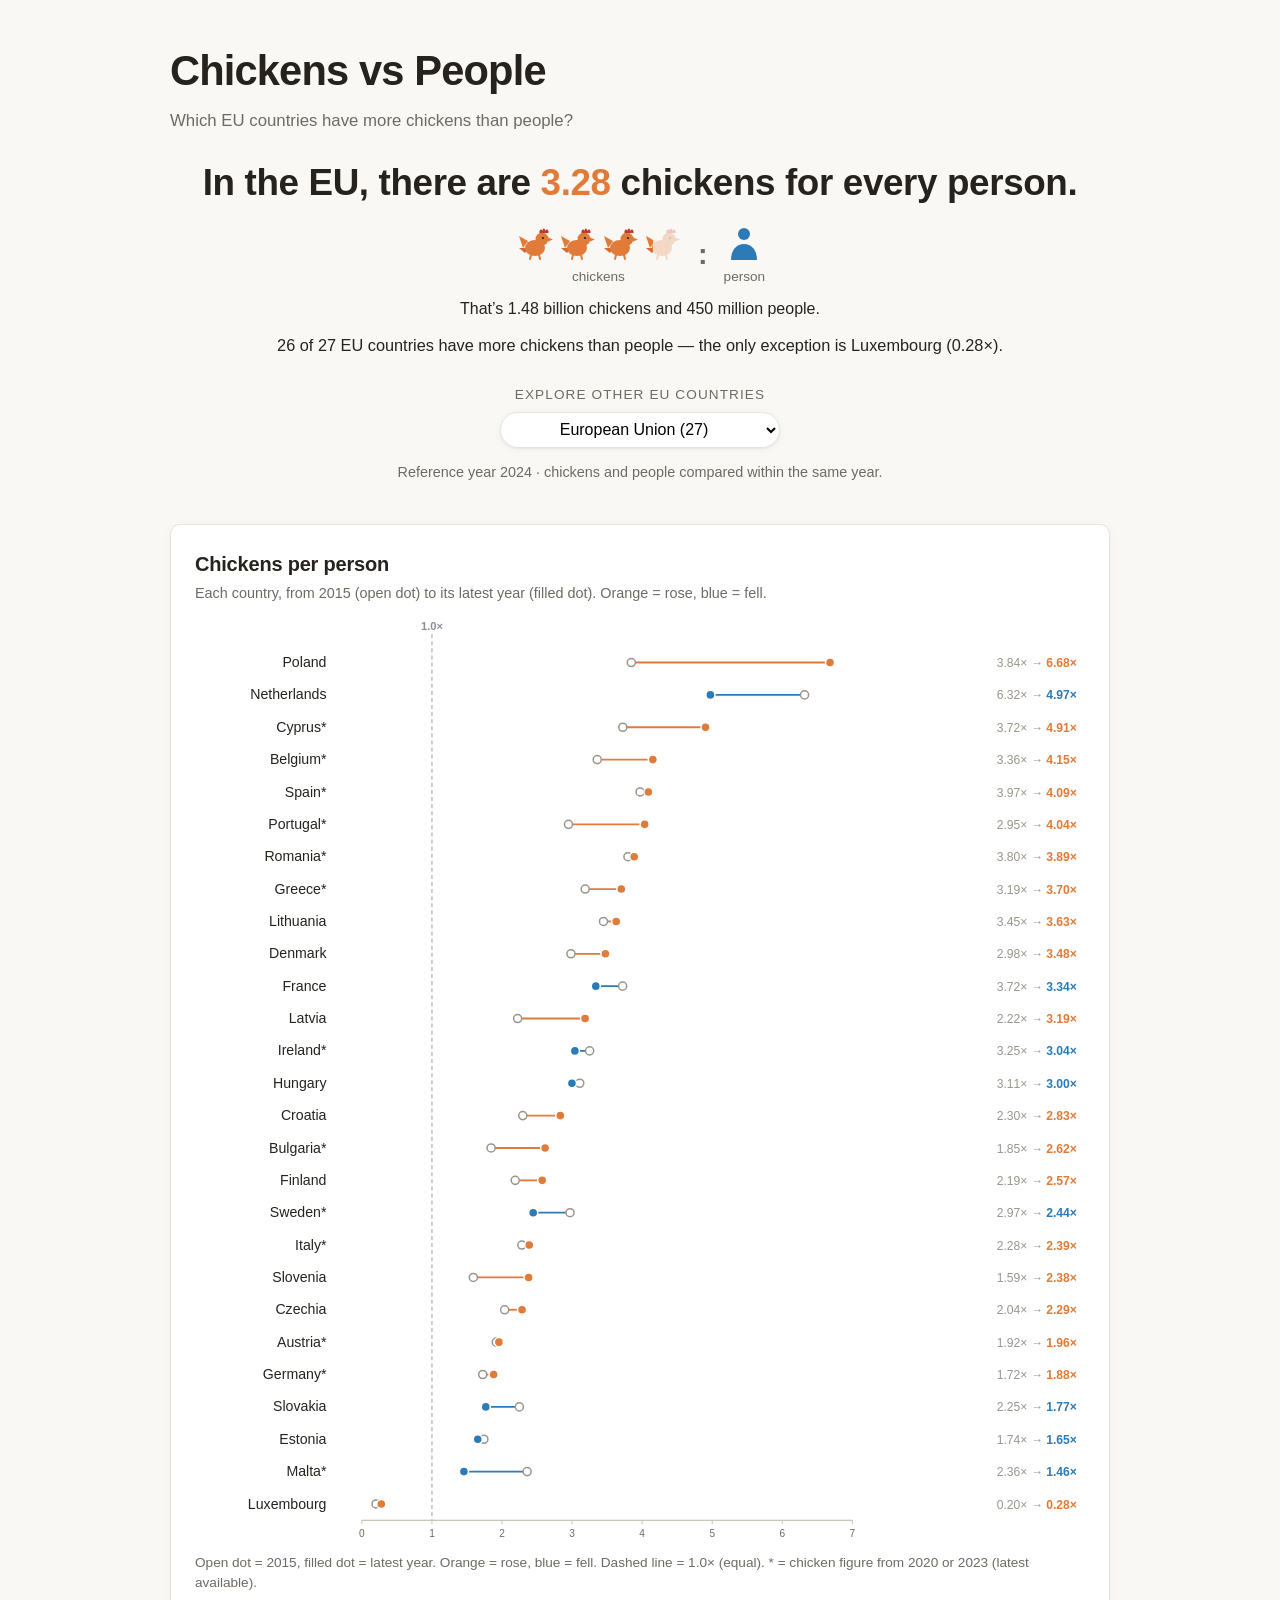
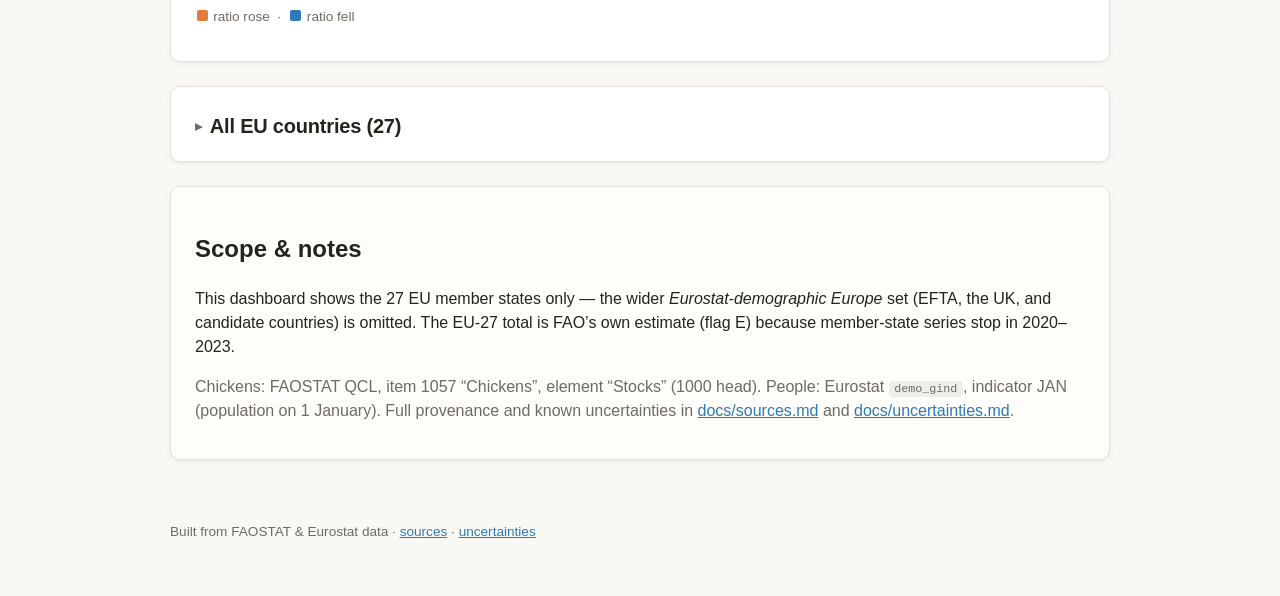
==== dashboard/index.html @ 575232ba "Slopegraph: two-dot range, keep plot on all sizes, asterisk years - Replace the arrows with a two-do" ====
<!DOCTYPE html>
<html lang="en">
<head>
  <meta charset="UTF-8" />
  <meta name="viewport" content="width=device-width, initial-scale=1" />
  <title>Chickens vs People — EU</title>
  <meta name="description" content="Which EU countries have more chickens than people?" />
  <link rel="stylesheet" href="index.css?v=6" />
</head>
<body>
  <svg width="0" height="0" style="position:absolute" aria-hidden="true">
    <defs>
      <symbol id="icon-chicken" viewBox="0 0 40 40">
        <path d="M13 20 L4 15 L8 27 Z" fill="#e07b39"/>
        <path d="M14 27 L4 27 L10 32 Z" fill="#d96a2c"/>
        <line x1="16" y1="34" x2="15" y2="38" stroke="#e07b39" stroke-width="2" stroke-linecap="round"/>
        <line x1="24" y1="34" x2="25" y2="38" stroke="#e07b39" stroke-width="2" stroke-linecap="round"/>
        <ellipse cx="20" cy="27" rx="10" ry="8" fill="#e07b39"/>
        <circle cx="27" cy="18" r="6.5" fill="#e07b39"/>
        <path d="M24.5 12 C24 8.5 26.5 7.5 27.5 10 C27.5 6.5 30 6.5 30.5 10 C31.5 7.5 34 8.5 33.5 12 Z" fill="#c0392b"/>
        <path d="M33 16.5 L38 18.5 L33 20.5 Z" fill="#e07b39"/>
        <circle cx="28" cy="17" r="1.1" fill="#26231f"/>
      </symbol>
      <symbol id="icon-person" viewBox="0 0 40 40">
        <circle cx="20" cy="13" r="6" fill="#2c7bb6"/>
        <path d="M7 39 C7 29 12.5 23 20 23 C27.5 23 33 29 33 39 Z" fill="#2c7bb6"/>
      </symbol>
    </defs>
  </svg>

  <header class="masthead">
    <h1>Chickens&nbsp;vs&nbsp;People</h1>
    <p class="subtitle">Which EU countries have more chickens than people?</p>
  </header>

  <div id="load-error" class="banner" hidden>
    <strong>Couldn't load the data.</strong>
    <p id="load-error-detail"></p>
    <p>If you opened this page directly from disk (<code>file://</code>), your browser blocks
      <code>fetch()</code>. Serve the repo root instead — e.g. <code>python3 -m http.server</code>
      in the project root, then open <code>http://localhost:8000/dashboard/</code> —
      or view it on GitHub Pages.</p>
  </div>

  <main id="app" hidden>
    <section class="hero">
      <p class="hero__headline">In <span id="hero-who">the EU</span>, there are
        <span id="hero-ratio" class="hero__big">3.28</span>&nbsp;chickens for every&nbsp;person.</p>
      <div class="pictogram" role="img" aria-label="chickens for every person">
        <div class="pictogram__side">
          <div class="pictogram__icons" id="pictogram-icons"></div>
          <span class="pictogram__cap">chickens</span>
        </div>
        <span class="pictogram__sep">:</span>
        <div class="pictogram__side">
          <div class="pictogram__icons">
            <svg class="picto" viewBox="0 0 40 40" width="40" height="40"><use href="#icon-person"/></svg>
          </div>
          <span class="pictogram__cap">person</span>
        </div>
      </div>
      <p id="hero-eu" class="hero__eu"></p>
      <p id="hero-countline" class="hero__countline"></p>
      <div class="hero__explore">
        <label class="hero__explore-label" for="country-select">Explore other EU countries</label>
        <select id="country-select" aria-label="Select a country"></select>
      </div>
      <p id="hero-meta" class="hero__meta muted"></p>
    </section>

    <section class="panel">
      <div class="panel__head">
        <h2>Chickens per person</h2>
        <p class="muted">Each country, from 2015 (open dot) to its latest year (filled dot).
          Orange = rose, blue = fell.</p>
      </div>
      <div id="slopechart" class="slopechart" role="img"
           aria-label="Chickens per person, 2015 to latest, by EU country"></div>
      <p class="muted chart-note">
        <span class="legend-dot legend-dot--up"></span> ratio rose &nbsp;&middot;&nbsp;
        <span class="legend-dot legend-dot--down"></span> ratio fell
      </p>
    </section>

    <section class="panel">
      <details class="accordion">
        <summary>All EU countries (27)</summary>
        <div class="accordion__body">
          <input id="search" class="search" type="search" placeholder="Search countries&hellip;"
                 autocomplete="off" aria-label="Search countries" />
          <div class="table-wrap">
            <table id="table" class="table">
              <thead>
                <tr>
                  <th class="num" scope="col">#</th>
                  <th scope="col" data-sort="name">Country</th>
                  <th class="num" scope="col" data-sort="year">Year</th>
                  <th class="num" scope="col" data-sort="chickens">Chickens</th>
                  <th class="num" scope="col" data-sort="population">People</th>
                  <th class="num" scope="col" data-sort="ratio">Ratio</th>
                </tr>
              </thead>
              <tbody id="tbody"></tbody>
            </table>
          </div>
          <p class="muted table-note">Click a column header to sort. A year badge marks a country whose
            chicken figure is from before 2024 (its FAOSTAT series ends there).</p>
        </div>
      </details>
    </section>

    <section class="panel note">
      <h2>Scope &amp; notes</h2>
      <p id="scope-note"></p>
      <p class="muted">Chickens: FAOSTAT QCL, item 1057 &ldquo;Chickens&rdquo;, element
        &ldquo;Stocks&rdquo; (1000 head). People: Eurostat <code>demo_gind</code>, indicator JAN
        (population on 1 January). Full provenance and known uncertainties in
        <a href="../docs/sources.md">docs/sources.md</a> and
        <a href="../docs/uncertainties.md">docs/uncertainties.md</a>.</p>
    </section>
  </main>

  <footer class="footer">
    <p>Built from FAOSTAT &amp; Eurostat data &middot;
      <a href="../docs/sources.md">sources</a> &middot;
      <a href="../docs/uncertainties.md">uncertainties</a></p>
  </footer>

  <script src="index.js?v=7"></script>
</body>
</html>
---- dashboard/index.css ----
:root {
  --bg: #faf8f5;
  --panel: #ffffff;
  --ink: #26231f;
  --muted: #6f6a63;
  --line: #e8e4dc;
  --win: #e07b39;   /* orange: more chickens than people */
  --lose: #2c7bb6;  /* blue:  more people than chickens */
  --up: #e07b39;    /* orange: ratio rose */
  --down: #2c7bb6;  /* blue:   ratio fell */
  --threshold: #8a8f98;
  --badge-bg: #f4e2c8;
  --badge-ink: #8a5a16;
  --radius: 10px;
  --shadow: 0 1px 2px rgba(38, 35, 31, 0.05), 0 2px 8px rgba(38, 35, 31, 0.04);
}

* { box-sizing: border-box; }

html { -webkit-text-size-adjust: 100%; }

body {
  margin: 0;
  font-family: -apple-system, BlinkMacSystemFont, "Segoe UI", Roboto, Helvetica, Arial, sans-serif;
  color: var(--ink);
  background: var(--bg);
  line-height: 1.5;
}

a { color: var(--lose); }
a:hover { text-decoration-thickness: 2px; }

.muted { color: var(--muted); }

.masthead {
  max-width: 980px;
  margin: 0 auto;
  padding: 2.5rem 1.25rem 0.25rem;
}
.masthead h1 {
  margin: 0;
  font-size: clamp(1.8rem, 4vw, 2.6rem);
  letter-spacing: -0.02em;
}
.masthead .subtitle {
  margin: 0.35rem 0 0;
  color: var(--muted);
  font-size: 1.05rem;
}

.banner {
  max-width: 980px;
  margin: 1.25rem auto 0;
  padding: 1rem 1.25rem;
  background: #fdeceb;
  border: 1px solid #f3c2bd;
  border-radius: var(--radius);
  color: #7a2a22;
}
.banner p { margin: 0.4rem 0; }
.banner code, .note code, .footer code {
  background: rgba(0, 0, 0, 0.06);
  padding: 0.05rem 0.35rem;
  border-radius: 4px;
  font-size: 0.9em;
}

main {
  max-width: 980px;
  margin: 0 auto;
  padding: 0 1.25rem 3rem;
}

/* ---- Hero ---- */
.hero {
  padding: 1.5rem 0 1rem;
  text-align: center;
}
.hero__headline {
  margin: 0 auto;
  max-width: 26em;
  font-size: clamp(1.5rem, 3.6vw, 2.3rem);
  font-weight: 700;
  letter-spacing: -0.01em;
  line-height: 1.2;
}
.hero__big {
  color: var(--win);
  font-weight: 800;
  font-variant-numeric: tabular-nums;
}
.hero__eu { margin: 0.6rem 0 0; font-size: 1rem; }
.hero__countline { margin: 0.75rem 0 0; font-size: 1.02rem; }

.hero__explore {
  margin-top: 1.75rem;
  display: flex;
  flex-direction: column;
  align-items: center;
  gap: 0.4rem;
}
.hero__explore-label {
  font-size: 0.85rem;
  color: var(--muted);
  text-transform: uppercase;
  letter-spacing: 0.08em;
}
.hero__explore select {
  font: inherit;
  padding: 0.45rem 0.8rem;
  border: 1px solid var(--line);
  border-radius: 999px;
  background: #fff;
  max-width: 280px;
  width: 100%;
  text-align: center;
  cursor: pointer;
  box-shadow: var(--shadow);
}
.hero__explore select:focus { outline: 2px solid var(--lose); outline-offset: 1px; }

.hero__meta { margin: 0.9rem 0 0; font-size: 0.9rem; }

/* ---- Pictogram ---- */
.pictogram {
  display: flex;
  align-items: center;
  justify-content: center;
  gap: 1rem;
  margin: 1rem auto 0;
}
.pictogram__side {
  display: flex;
  flex-direction: column;
  align-items: center;
  gap: 0.35rem;
}
.pictogram__icons {
  display: flex;
  flex-direction: row;
  align-items: center;
  justify-content: center;
  gap: 0.15rem;
  flex-wrap: nowrap;
}
.picto {
  width: 40px;
  height: 40px;
  flex: 0 0 auto;
  display: block;
}
.pictogram__sep {
  font-size: 1.8rem;
  font-weight: 700;
  color: var(--muted);
  line-height: 1;
}
.pictogram__cap {
  font-size: 0.85rem;
  color: var(--muted);
}

/* ---- Panels ---- */
.panel {
  background: var(--panel);
  border: 1px solid var(--line);
  border-radius: var(--radius);
  box-shadow: var(--shadow);
  padding: 1.5rem 1.5rem 1.25rem;
  margin-top: 1.5rem;
}
.panel__head { margin-bottom: 0.5rem; }
.panel__head h2 { margin: 0; font-size: 1.25rem; letter-spacing: -0.01em; }
.panel__head p { margin: 0.25rem 0 0; font-size: 0.9rem; }
.panel.note { background: #fffdf9; }

/* ---- Slopegraph ---- */
.slopechart { margin-top: 0.75rem; }
.slope-scroll {
  overflow-x: auto;
  -webkit-overflow-scrolling: touch;
}
.slope__svg {
  width: 100%;
  min-width: 800px; /* keep text readable on narrow screens (scroll instead of shrink) */
  height: auto;
  display: block;
}
.slope-threshold {
  stroke: #9aa0a6;
  stroke-width: 1;
  stroke-dasharray: 4 3;
}
.slope-threshold-label {
  fill: #8a8f98;
  font-size: 11px;
  font-weight: 600;
}
.slope-axis { stroke: #b8b3a9; stroke-width: 1; }
.slope-tick { stroke: #c9c4b8; stroke-width: 1; }
.slope-ticklabel { fill: #6f6a63; font-size: 10px; }
.slope-line { stroke-width: 1.8; }
.slope-dot {
  fill: #ffffff;
  stroke: #9a958c;
  stroke-width: 1.5;
}
.slope-dot--end {
  stroke: #ffffff;
  stroke-width: 1.5;
}
.slope-name {
  fill: var(--ink);
  font-size: 14px;
}
.slope-vals {
  fill: #9a958c;
  font-size: 12px;
  font-variant-numeric: tabular-nums;
}
.slope-vals--end { font-weight: 600; }
.slope-note { margin-top: 0.4rem; font-size: 0.85rem; }

/* ---- Slopegraph: mobile list ---- */
.m-slope { list-style: none; margin: 0.25rem 0 0; padding: 0; }
.m-slope__row {
  display: flex;
  align-items: center;
  gap: 0.6rem;
  padding: 0.45rem 0;
  border-bottom: 1px solid var(--line);
  font-size: 0.95rem;
}
.m-slope__row:last-child { border-bottom: none; }
.m-slope__name {
  flex: 1 1 auto;
  min-width: 0;
  overflow-wrap: break-word;
  font-weight: 500;
}
.m-slope__vals {
  white-space: nowrap;
  font-variant-numeric: tabular-nums;
  color: var(--muted);
}
.m-slope__vals b { font-weight: 700; }
.m-slope__glyph { font-size: 0.75em; line-height: 1; }

.chart-note { margin-top: 0.75rem; font-size: 0.85rem; }
.legend-dot {
  display: inline-block;
  width: 0.7rem;
  height: 0.7rem;
  border-radius: 2px;
  vertical-align: baseline;
  margin: 0 0.1rem;
}
.legend-dot--up { background: var(--up); }
.legend-dot--down { background: var(--down); }

/* ---- Accordion / table ---- */
.accordion summary {
  cursor: pointer;
  font-size: 1.25rem;
  font-weight: 600;
  letter-spacing: -0.01em;
  list-style: none;
  display: flex;
  align-items: center;
  gap: 0.5rem;
}
.accordion summary::-webkit-details-marker { display: none; }
.accordion summary::before {
  content: '\25B8';
  color: var(--muted);
  font-size: 0.9rem;
  transition: transform 0.15s ease;
}
.accordion[open] summary::before { transform: rotate(90deg); }
.accordion__body { margin-top: 0.9rem; }

.search {
  font: inherit;
  padding: 0.45rem 0.75rem;
  border: 1px solid var(--line);
  border-radius: 8px;
  min-width: 220px;
  margin-bottom: 0.75rem;
}
.search:focus { outline: 2px solid var(--lose); outline-offset: 1px; }

.table-wrap { overflow-x: auto; }
.table {
  width: 100%;
  border-collapse: collapse;
  font-size: 0.92rem;
}
.table th, .table td {
  padding: 0.5rem 0.65rem;
  text-align: left;
  border-bottom: 1px solid var(--line);
  white-space: nowrap;
}
.table th {
  font-weight: 600;
  color: var(--muted);
  font-size: 0.78rem;
  text-transform: uppercase;
  letter-spacing: 0.04em;
  position: sticky;
  top: 0;
  background: var(--panel);
}
.table th.num, .table td.num {
  text-align: right;
  font-variant-numeric: tabular-nums;
}
.table th[data-sort] { cursor: pointer; user-select: none; }
.table th[data-sort]:hover { color: var(--ink); }
.table th[data-dir="desc"]::after { content: " \2193"; }
.table th[data-dir="asc"]::after { content: " \2191"; }

.table tbody tr.row:hover { background: #f6f3ee; }

.table-note { margin-top: 0.75rem; font-size: 0.85rem; }

.year-badge {
  display: inline-block;
  margin-left: 0.4rem;
  padding: 0 0.35rem;
  border-radius: 5px;
  background: var(--badge-bg);
  color: var(--badge-ink);
  font-size: 0.72rem;
  font-weight: 600;
  vertical-align: 0.05em;
}

/* ---- Footer ---- */
.footer {
  max-width: 980px;
  margin: 0 auto;
  padding: 0 1.25rem 2.5rem;
  color: var(--muted);
  font-size: 0.85rem;
}

@media (max-width: 640px) {
  .hero__headline { font-size: 1.3rem; }
  .picto { width: 30px; height: 30px; }
  .table th, .table td { padding: 0.4rem 0.45rem; font-size: 0.85rem; }
}
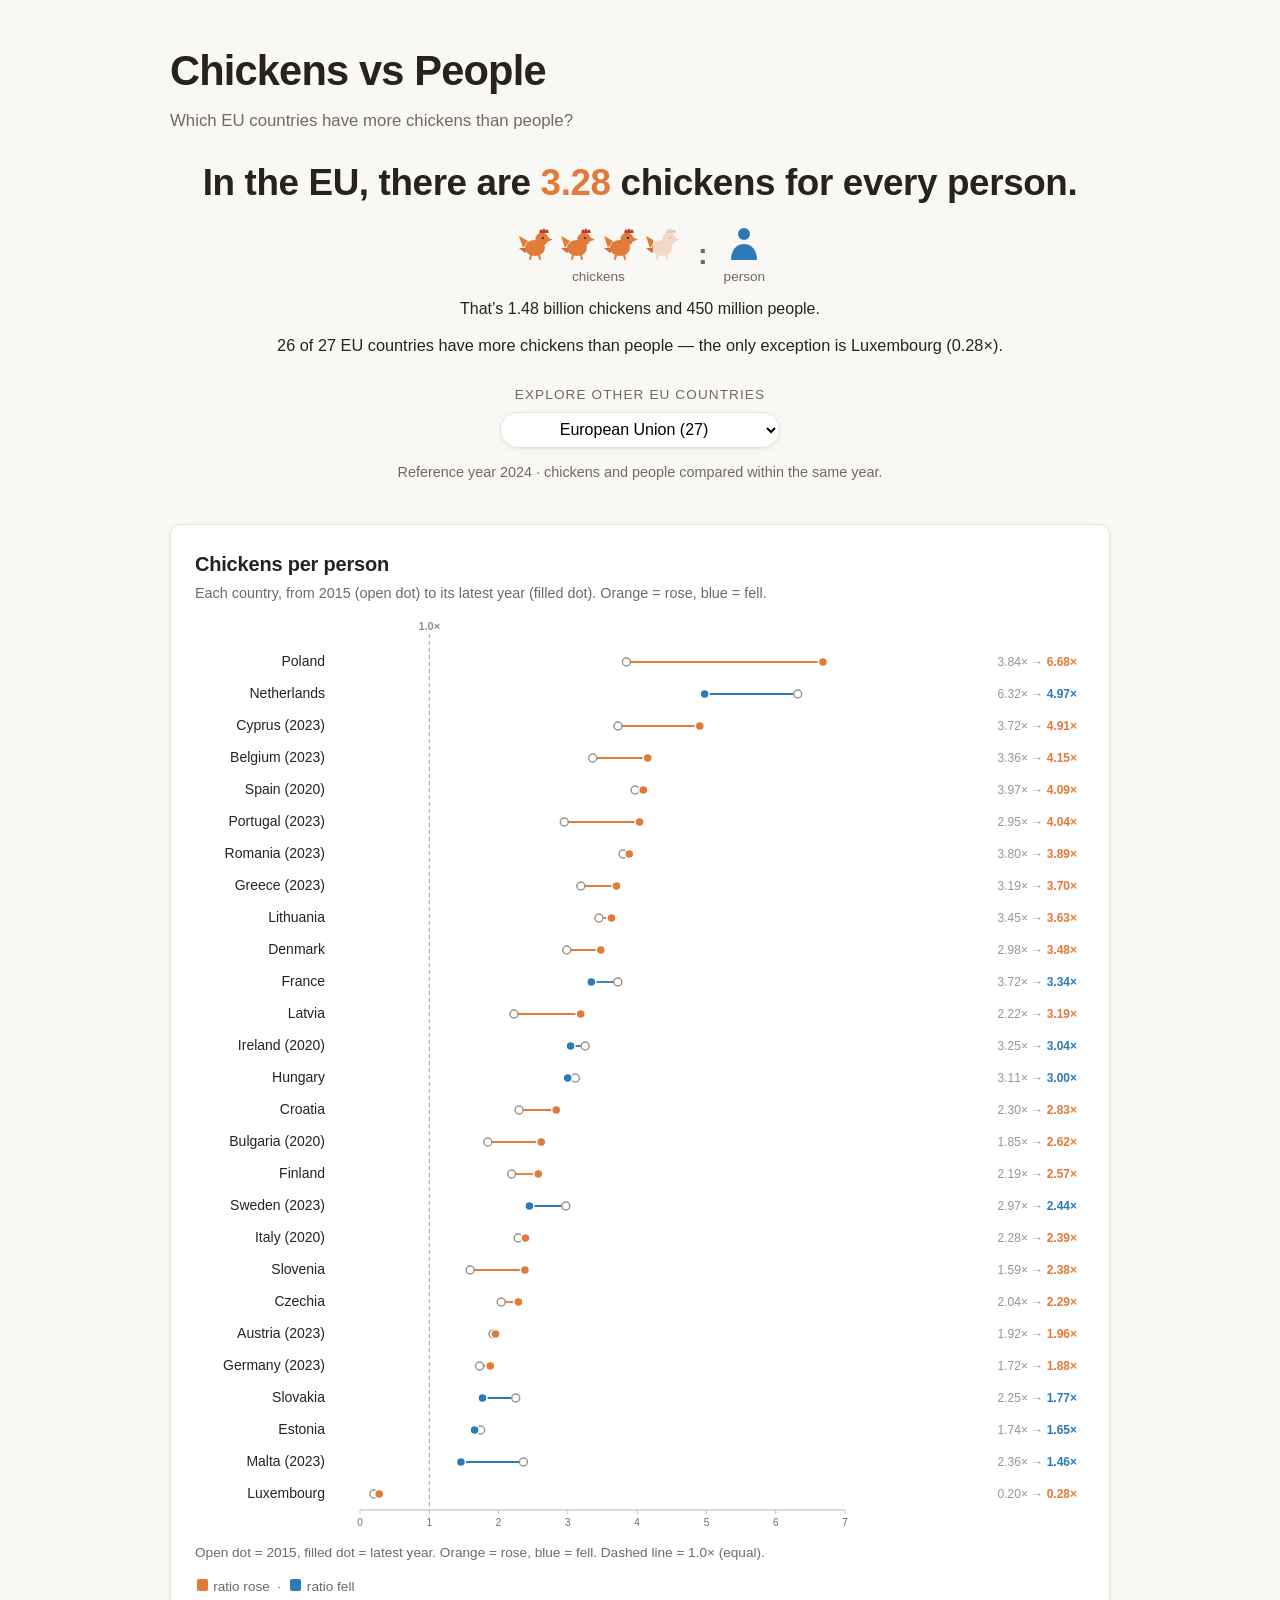
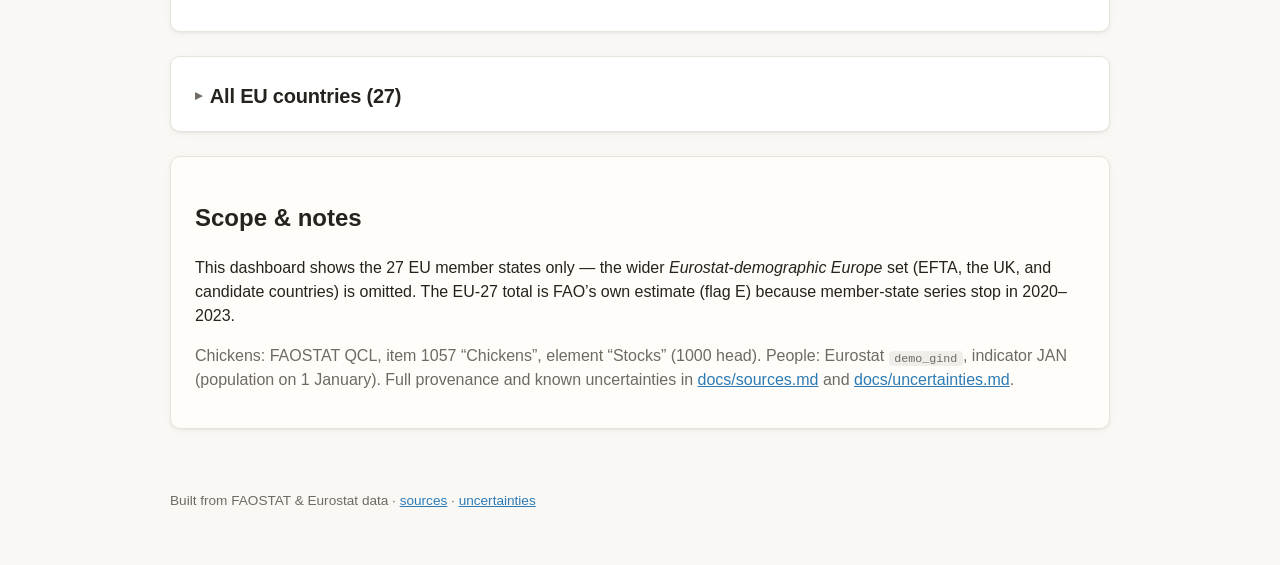
==== commit 242eca1e: "Make the slopegraph responsive (fit, no scroll) - Measure the container width and lay out a compact " ====
--- a/dashboard/index.html
+++ b/dashboard/index.html
@@ -5,7 +5,7 @@
   <meta name="viewport" content="width=device-width, initial-scale=1" />
   <title>Chickens vs People — EU</title>
   <meta name="description" content="Which EU countries have more chickens than people?" />
-  <link rel="stylesheet" href="index.css?v=6" />
+  <link rel="stylesheet" href="index.css?v=7" />
 </head>
 <body>
   <svg width="0" height="0" style="position:absolute" aria-hidden="true">
@@ -126,6 +126,6 @@
       <a href="../docs/uncertainties.md">uncertainties</a></p>
   </footer>
 
-  <script src="index.js?v=7"></script>
+  <script src="index.js?v=8"></script>
 </body>
 </html>
--- a/dashboard/index.css
+++ b/dashboard/index.css
@@ -176,13 +176,8 @@
 
 /* ---- Slopegraph ---- */
 .slopechart { margin-top: 0.75rem; }
-.slope-scroll {
-  overflow-x: auto;
-  -webkit-overflow-scrolling: touch;
-}
 .slope__svg {
   width: 100%;
-  min-width: 800px; /* keep text readable on narrow screens (scroll instead of shrink) */
   height: auto;
   display: block;
 }
@@ -220,31 +215,6 @@
 }
 .slope-vals--end { font-weight: 600; }
 .slope-note { margin-top: 0.4rem; font-size: 0.85rem; }
-
-/* ---- Slopegraph: mobile list ---- */
-.m-slope { list-style: none; margin: 0.25rem 0 0; padding: 0; }
-.m-slope__row {
-  display: flex;
-  align-items: center;
-  gap: 0.6rem;
-  padding: 0.45rem 0;
-  border-bottom: 1px solid var(--line);
-  font-size: 0.95rem;
-}
-.m-slope__row:last-child { border-bottom: none; }
-.m-slope__name {
-  flex: 1 1 auto;
-  min-width: 0;
-  overflow-wrap: break-word;
-  font-weight: 500;
-}
-.m-slope__vals {
-  white-space: nowrap;
-  font-variant-numeric: tabular-nums;
-  color: var(--muted);
-}
-.m-slope__vals b { font-weight: 700; }
-.m-slope__glyph { font-size: 0.75em; line-height: 1; }
 
 .chart-note { margin-top: 0.75rem; font-size: 0.85rem; }
 .legend-dot {
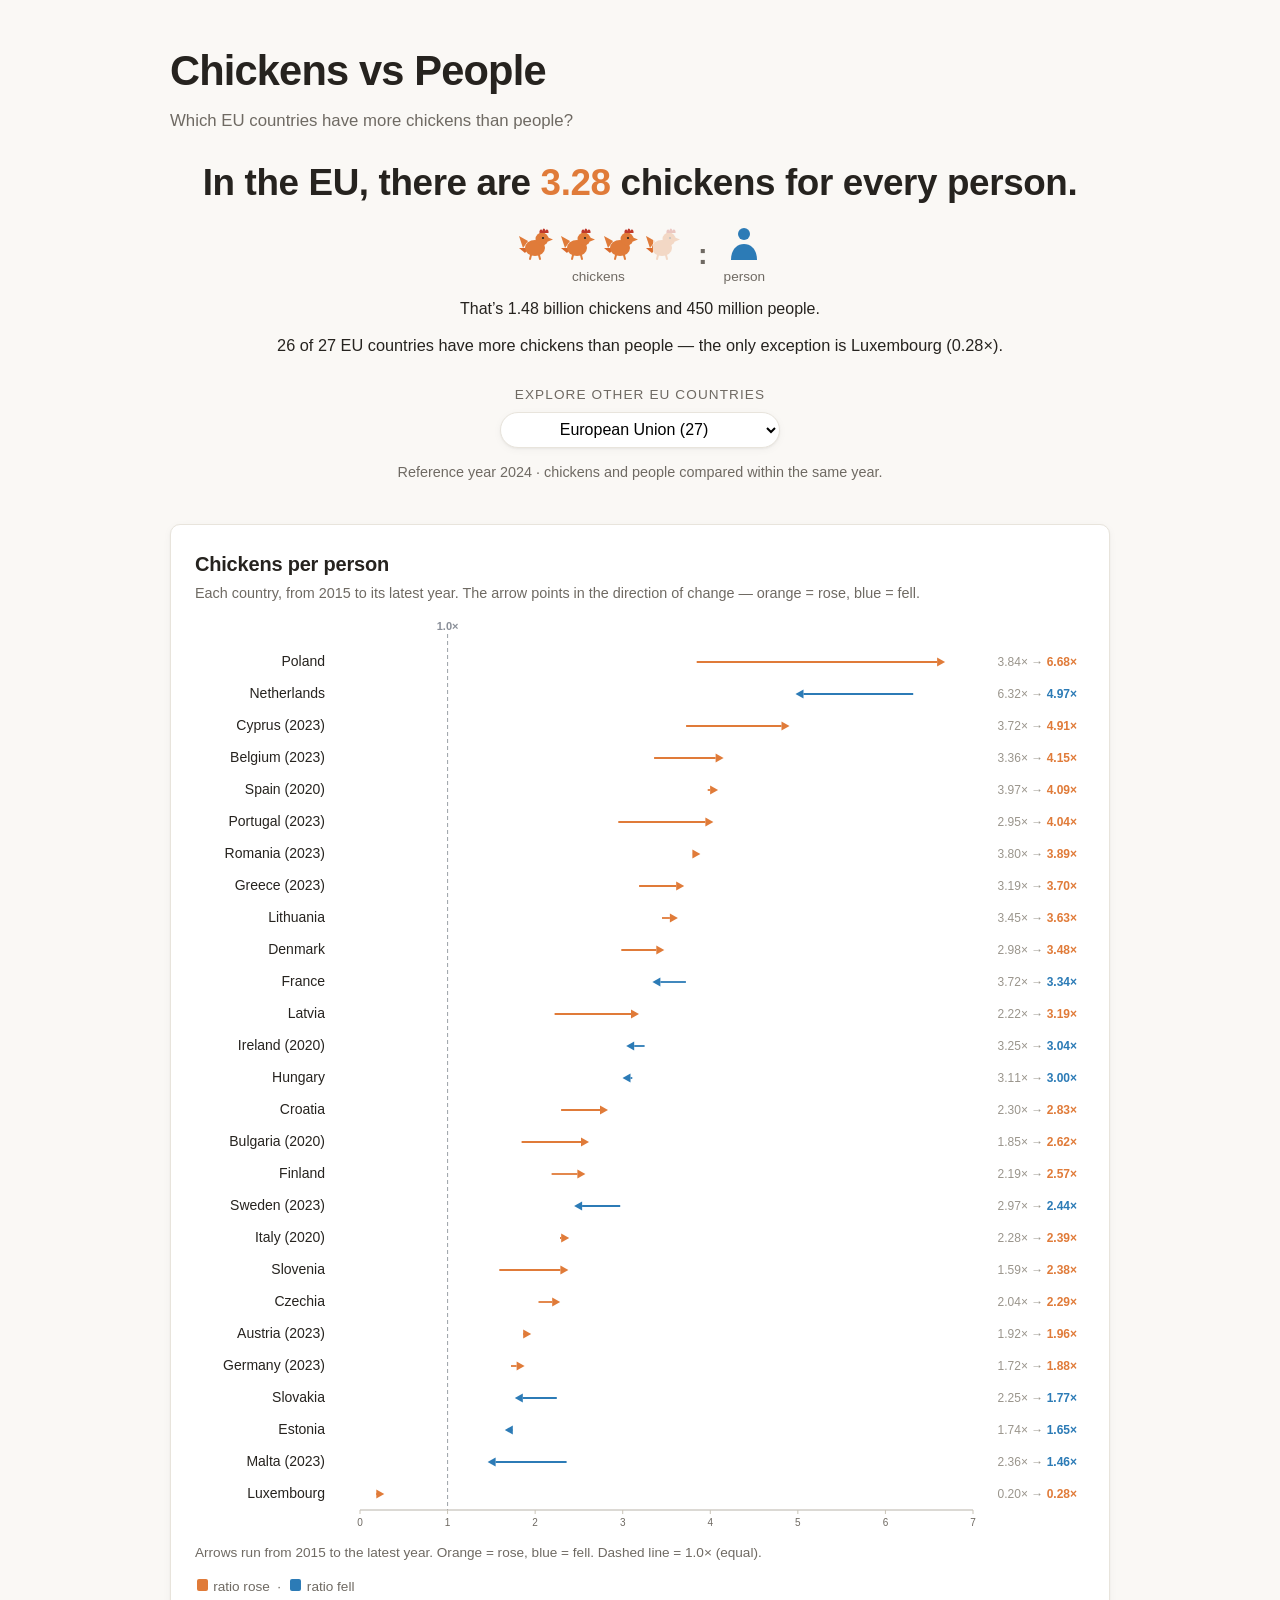
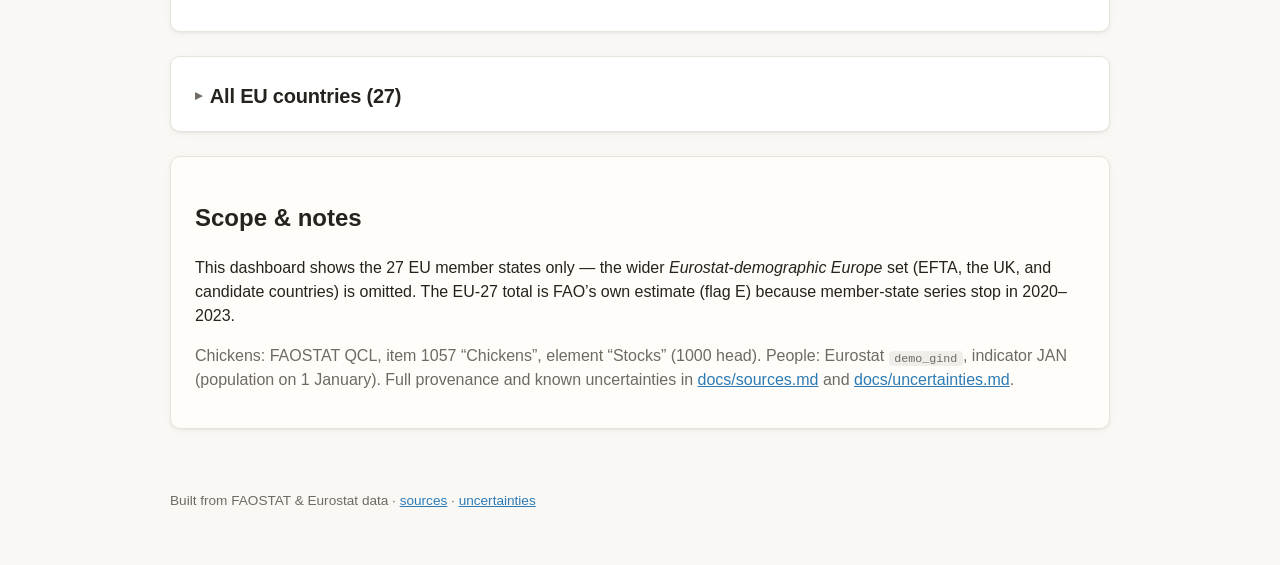
==== commit 25b3a53d: "Revert slopegraph to arrows; keep chart contained; trim mobile padding - Replace the two-dot range w" ====
--- a/dashboard/index.html
+++ b/dashboard/index.html
@@ -5,7 +5,7 @@
   <meta name="viewport" content="width=device-width, initial-scale=1" />
   <title>Chickens vs People — EU</title>
   <meta name="description" content="Which EU countries have more chickens than people?" />
-  <link rel="stylesheet" href="index.css?v=7" />
+  <link rel="stylesheet" href="index.css?v=8" />
 </head>
 <body>
   <svg width="0" height="0" style="position:absolute" aria-hidden="true">
@@ -71,8 +71,8 @@
     <section class="panel">
       <div class="panel__head">
         <h2>Chickens per person</h2>
-        <p class="muted">Each country, from 2015 (open dot) to its latest year (filled dot).
-          Orange = rose, blue = fell.</p>
+        <p class="muted">Each country, from 2015 to its latest year. The arrow points in the
+          direction of change — orange = rose, blue = fell.</p>
       </div>
       <div id="slopechart" class="slopechart" role="img"
            aria-label="Chickens per person, 2015 to latest, by EU country"></div>
@@ -126,6 +126,6 @@
       <a href="../docs/uncertainties.md">uncertainties</a></p>
   </footer>
 
-  <script src="index.js?v=8"></script>
+  <script src="index.js?v=9"></script>
 </body>
 </html>
--- a/dashboard/index.css
+++ b/dashboard/index.css
@@ -195,15 +195,7 @@
 .slope-tick { stroke: #c9c4b8; stroke-width: 1; }
 .slope-ticklabel { fill: #6f6a63; font-size: 10px; }
 .slope-line { stroke-width: 1.8; }
-.slope-dot {
-  fill: #ffffff;
-  stroke: #9a958c;
-  stroke-width: 1.5;
-}
-.slope-dot--end {
-  stroke: #ffffff;
-  stroke-width: 1.5;
-}
+.slope-arrow { stroke: none; }
 .slope-name {
   fill: var(--ink);
   font-size: 14px;
@@ -318,5 +310,6 @@
 @media (max-width: 640px) {
   .hero__headline { font-size: 1.3rem; }
   .picto { width: 30px; height: 30px; }
+  .panel { padding: 1.25rem 0.9rem 1rem; }
   .table th, .table td { padding: 0.4rem 0.45rem; font-size: 0.85rem; }
 }
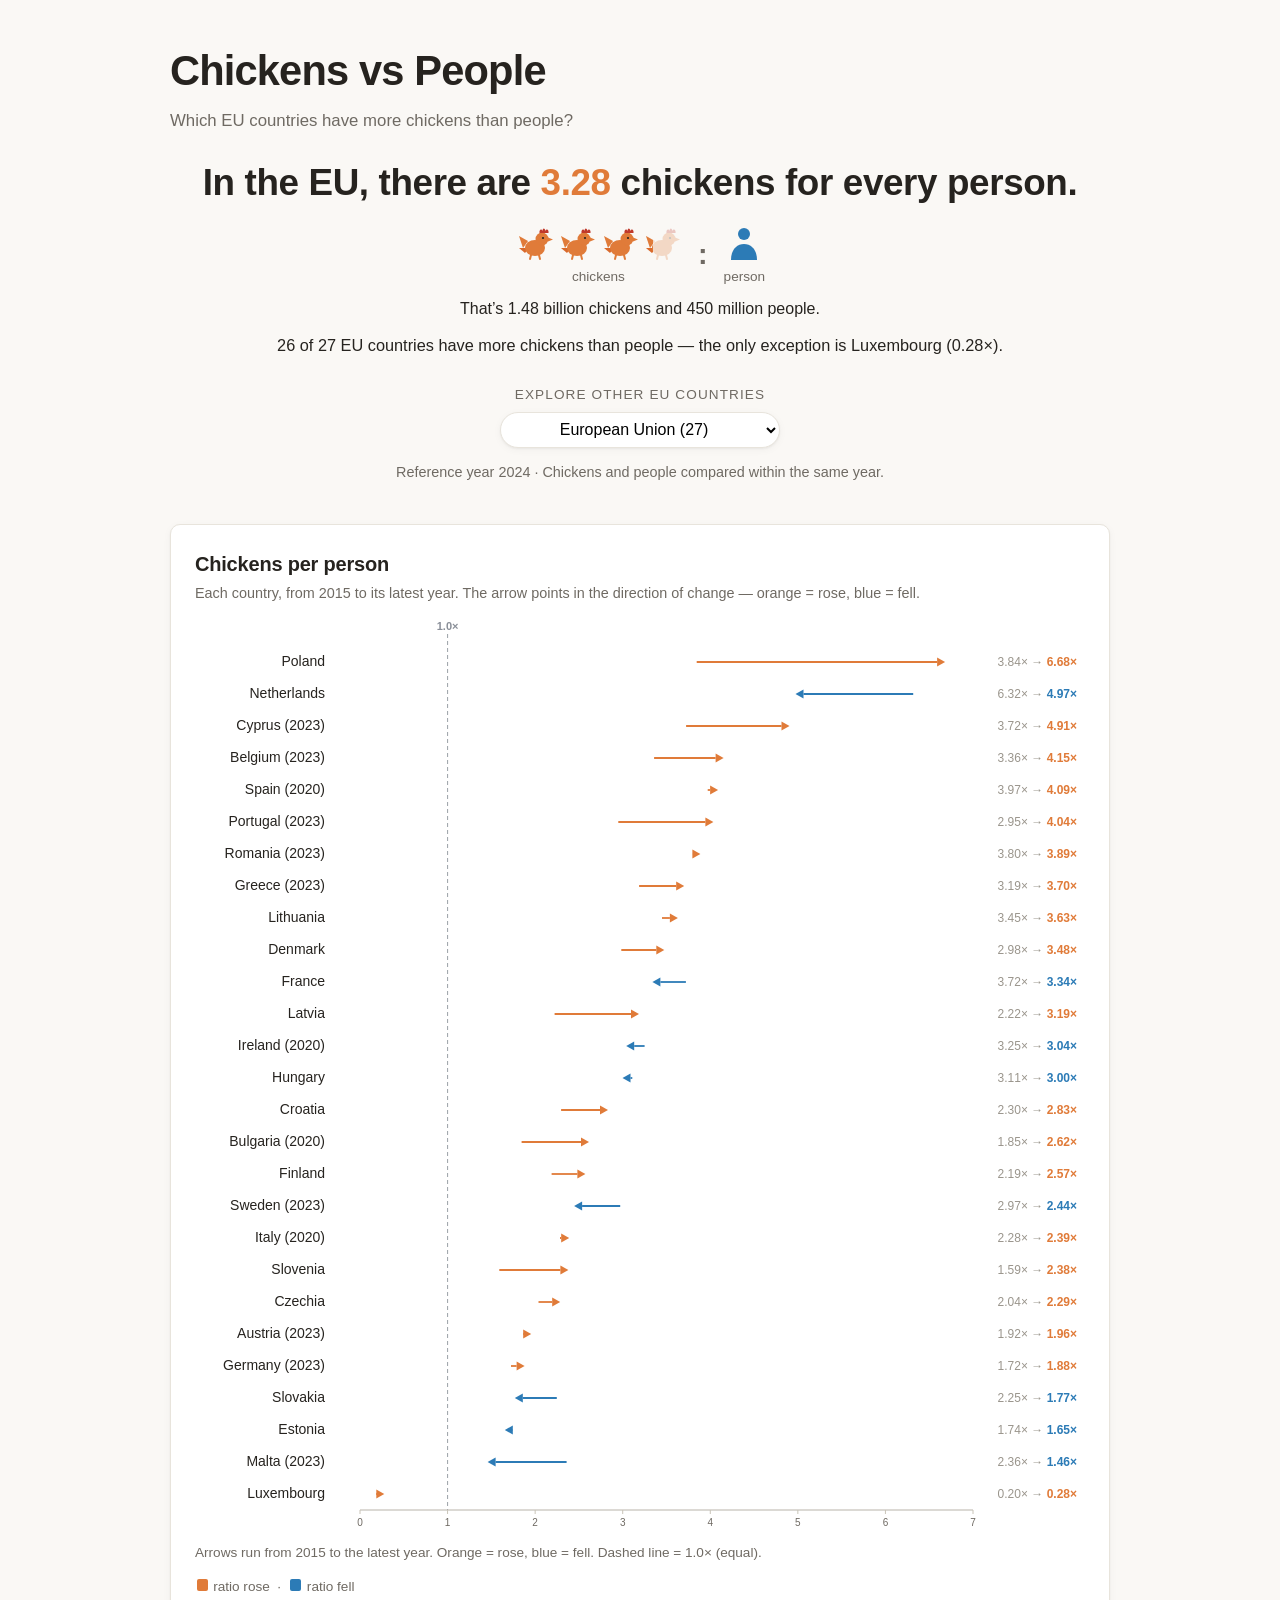
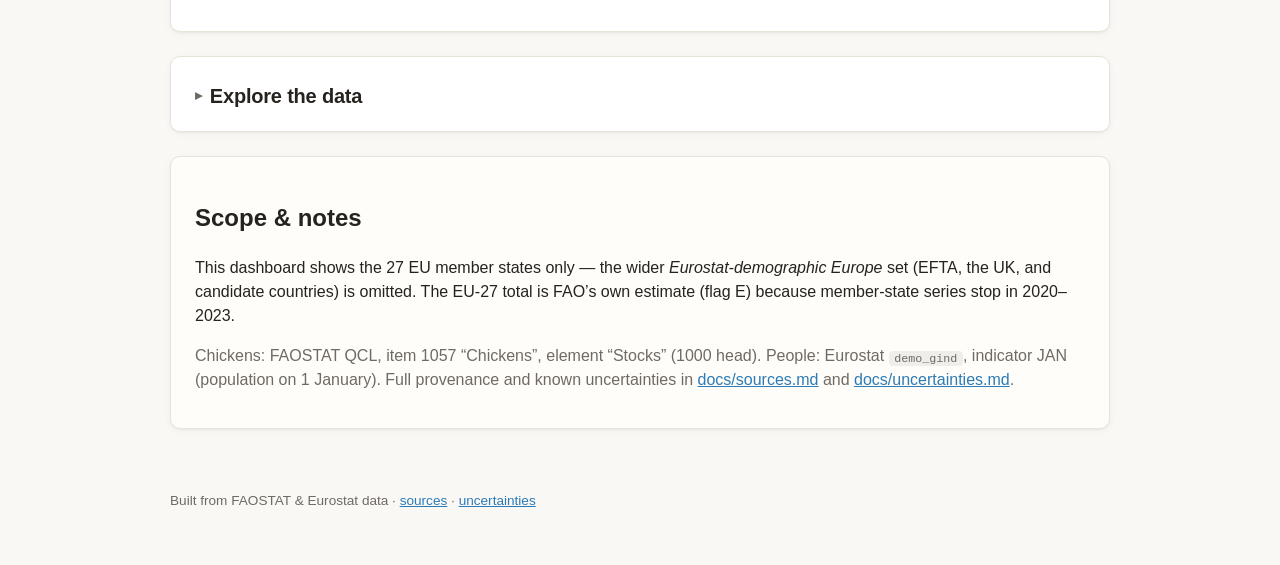
==== commit 296955fc: "Rename accordion and clarify the year note - Rename the accordion summary to 'Explore the data'. - R" ====
--- a/dashboard/index.html
+++ b/dashboard/index.html
@@ -84,7 +84,7 @@
 
     <section class="panel">
       <details class="accordion">
-        <summary>All EU countries (27)</summary>
+        <summary>Explore the data</summary>
         <div class="accordion__body">
           <input id="search" class="search" type="search" placeholder="Search countries&hellip;"
                  autocomplete="off" aria-label="Search countries" />
@@ -126,6 +126,6 @@
       <a href="../docs/uncertainties.md">uncertainties</a></p>
   </footer>
 
-  <script src="index.js?v=9"></script>
+  <script src="index.js?v=10"></script>
 </body>
 </html>
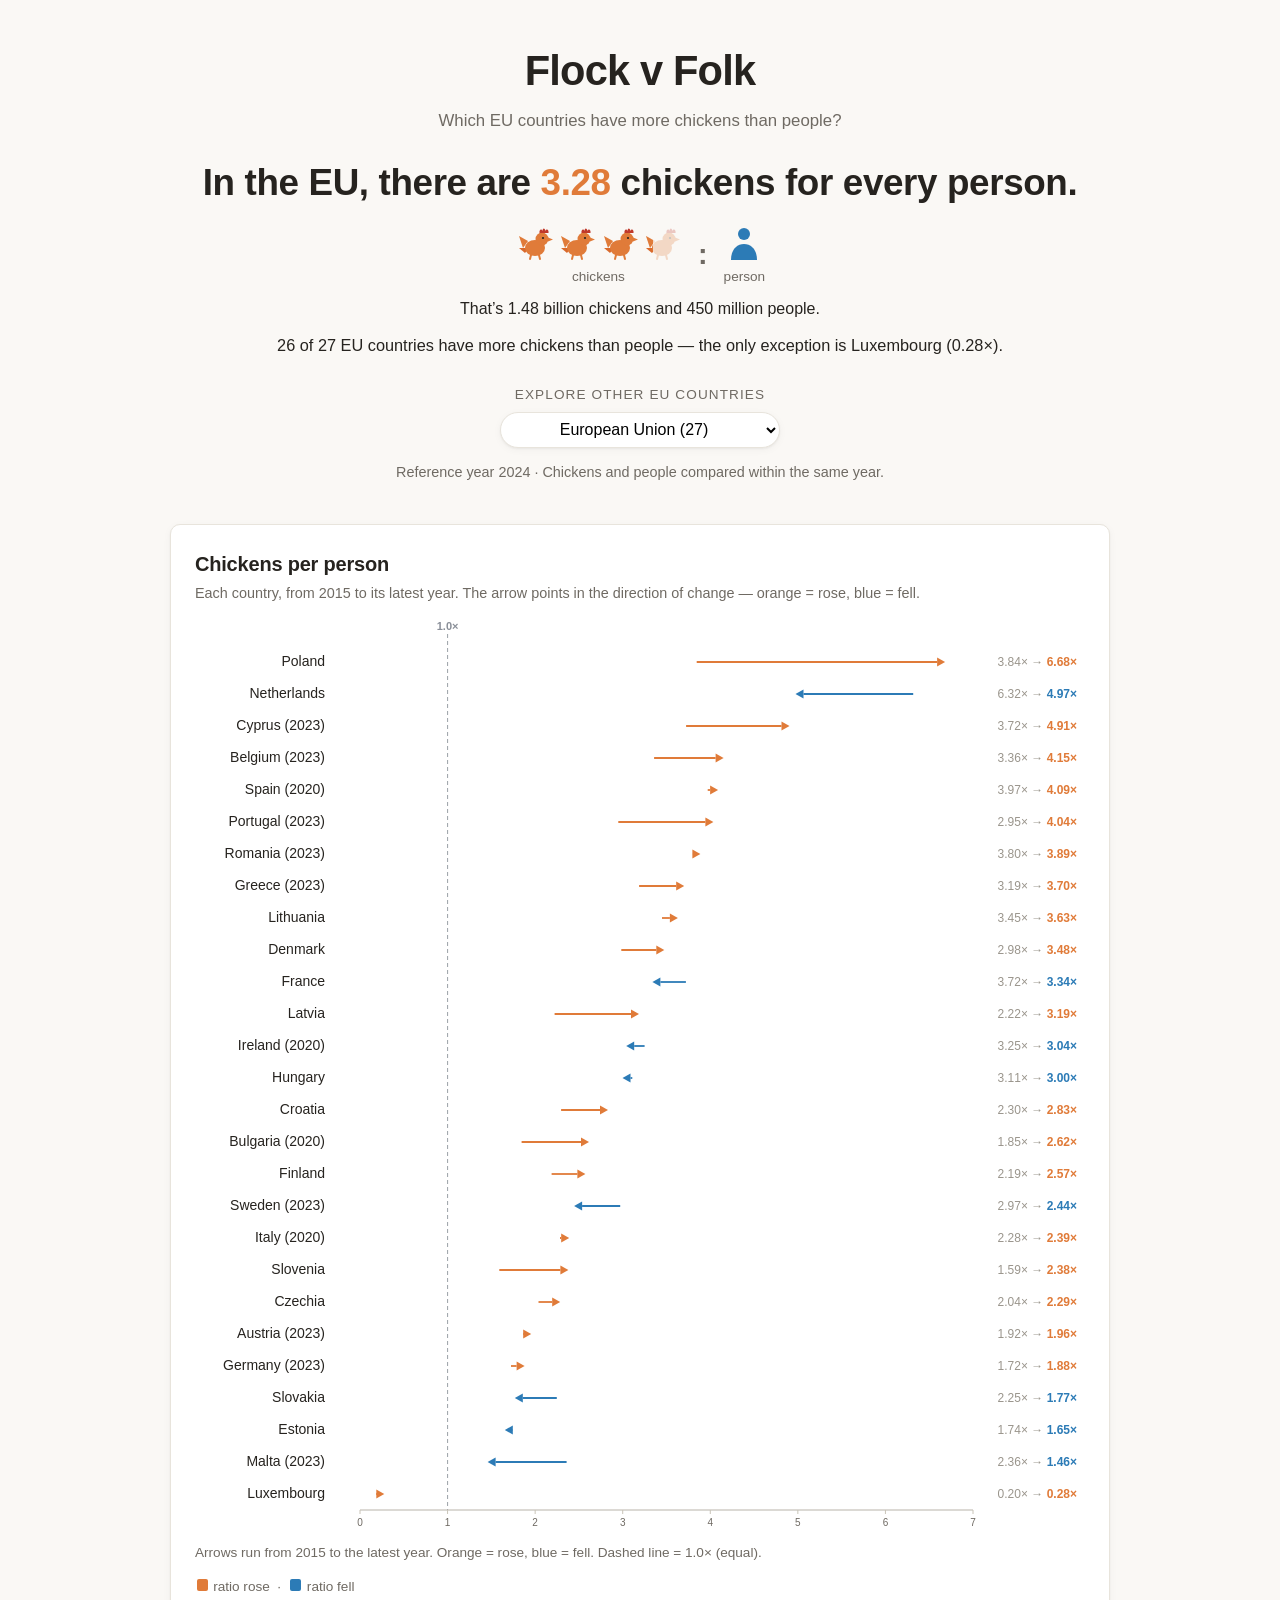
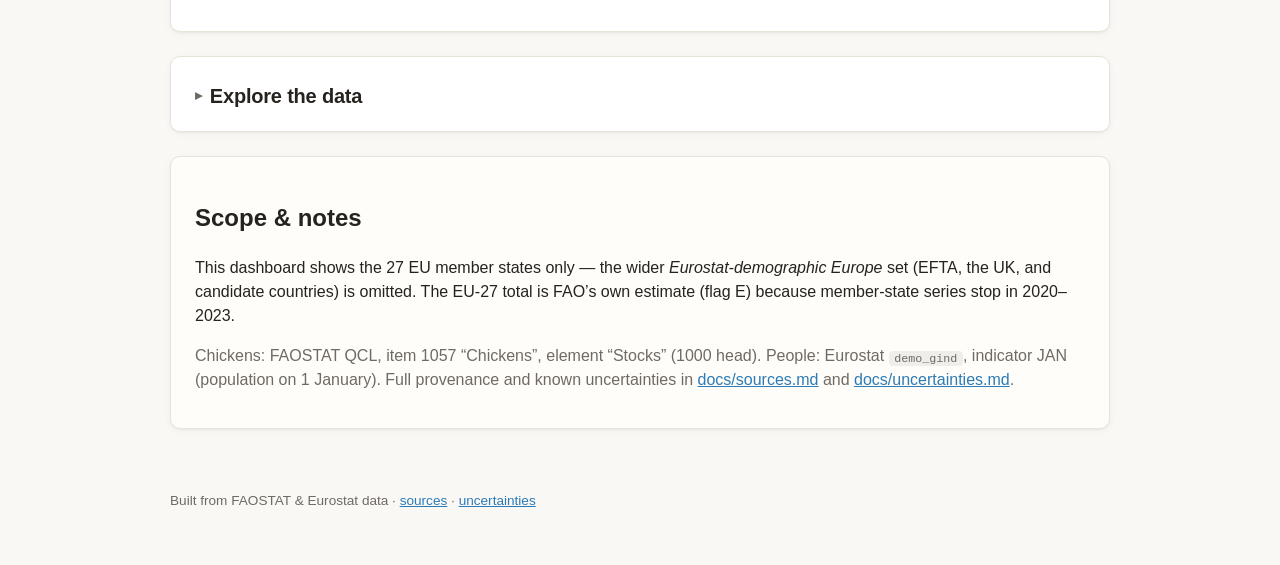
==== commit 0e08818a: "Rename masthead to 'Flock v Folk' and center the header" ====
--- a/dashboard/index.html
+++ b/dashboard/index.html
@@ -3,9 +3,9 @@
 <head>
   <meta charset="UTF-8" />
   <meta name="viewport" content="width=device-width, initial-scale=1" />
-  <title>Chickens vs People — EU</title>
+  <title>Flock v Folk — EU</title>
   <meta name="description" content="Which EU countries have more chickens than people?" />
-  <link rel="stylesheet" href="index.css?v=8" />
+  <link rel="stylesheet" href="index.css?v=9" />
 </head>
 <body>
   <svg width="0" height="0" style="position:absolute" aria-hidden="true">
@@ -29,7 +29,7 @@
   </svg>
 
   <header class="masthead">
-    <h1>Chickens&nbsp;vs&nbsp;People</h1>
+    <h1>Flock&nbsp;v&nbsp;Folk</h1>
     <p class="subtitle">Which EU countries have more chickens than people?</p>
   </header>
 
@@ -115,17 +115,17 @@
       <p class="muted">Chickens: FAOSTAT QCL, item 1057 &ldquo;Chickens&rdquo;, element
         &ldquo;Stocks&rdquo; (1000 head). People: Eurostat <code>demo_gind</code>, indicator JAN
         (population on 1 January). Full provenance and known uncertainties in
-        <a href="../docs/sources.md">docs/sources.md</a> and
-        <a href="../docs/uncertainties.md">docs/uncertainties.md</a>.</p>
+        <a href="https://github.com/gi-coi/chicken-vs-people/blob/main/docs/sources.md">docs/sources.md</a> and
+        <a href="https://github.com/gi-coi/chicken-vs-people/blob/main/docs/uncertainties.md">docs/uncertainties.md</a>.</p>
     </section>
   </main>
 
   <footer class="footer">
     <p>Built from FAOSTAT &amp; Eurostat data &middot;
-      <a href="../docs/sources.md">sources</a> &middot;
-      <a href="../docs/uncertainties.md">uncertainties</a></p>
+      <a href="https://github.com/gi-coi/chicken-vs-people/blob/main/docs/sources.md">sources</a> &middot;
+      <a href="https://github.com/gi-coi/chicken-vs-people/blob/main/docs/uncertainties.md">uncertainties</a></p>
   </footer>
 
-  <script src="index.js?v=10"></script>
+  <script src="index.js?v=11"></script>
 </body>
 </html>
--- a/dashboard/index.css
+++ b/dashboard/index.css
@@ -36,6 +36,7 @@
   max-width: 980px;
   margin: 0 auto;
   padding: 2.5rem 1.25rem 0.25rem;
+  text-align: center;
 }
 .masthead h1 {
   margin: 0;
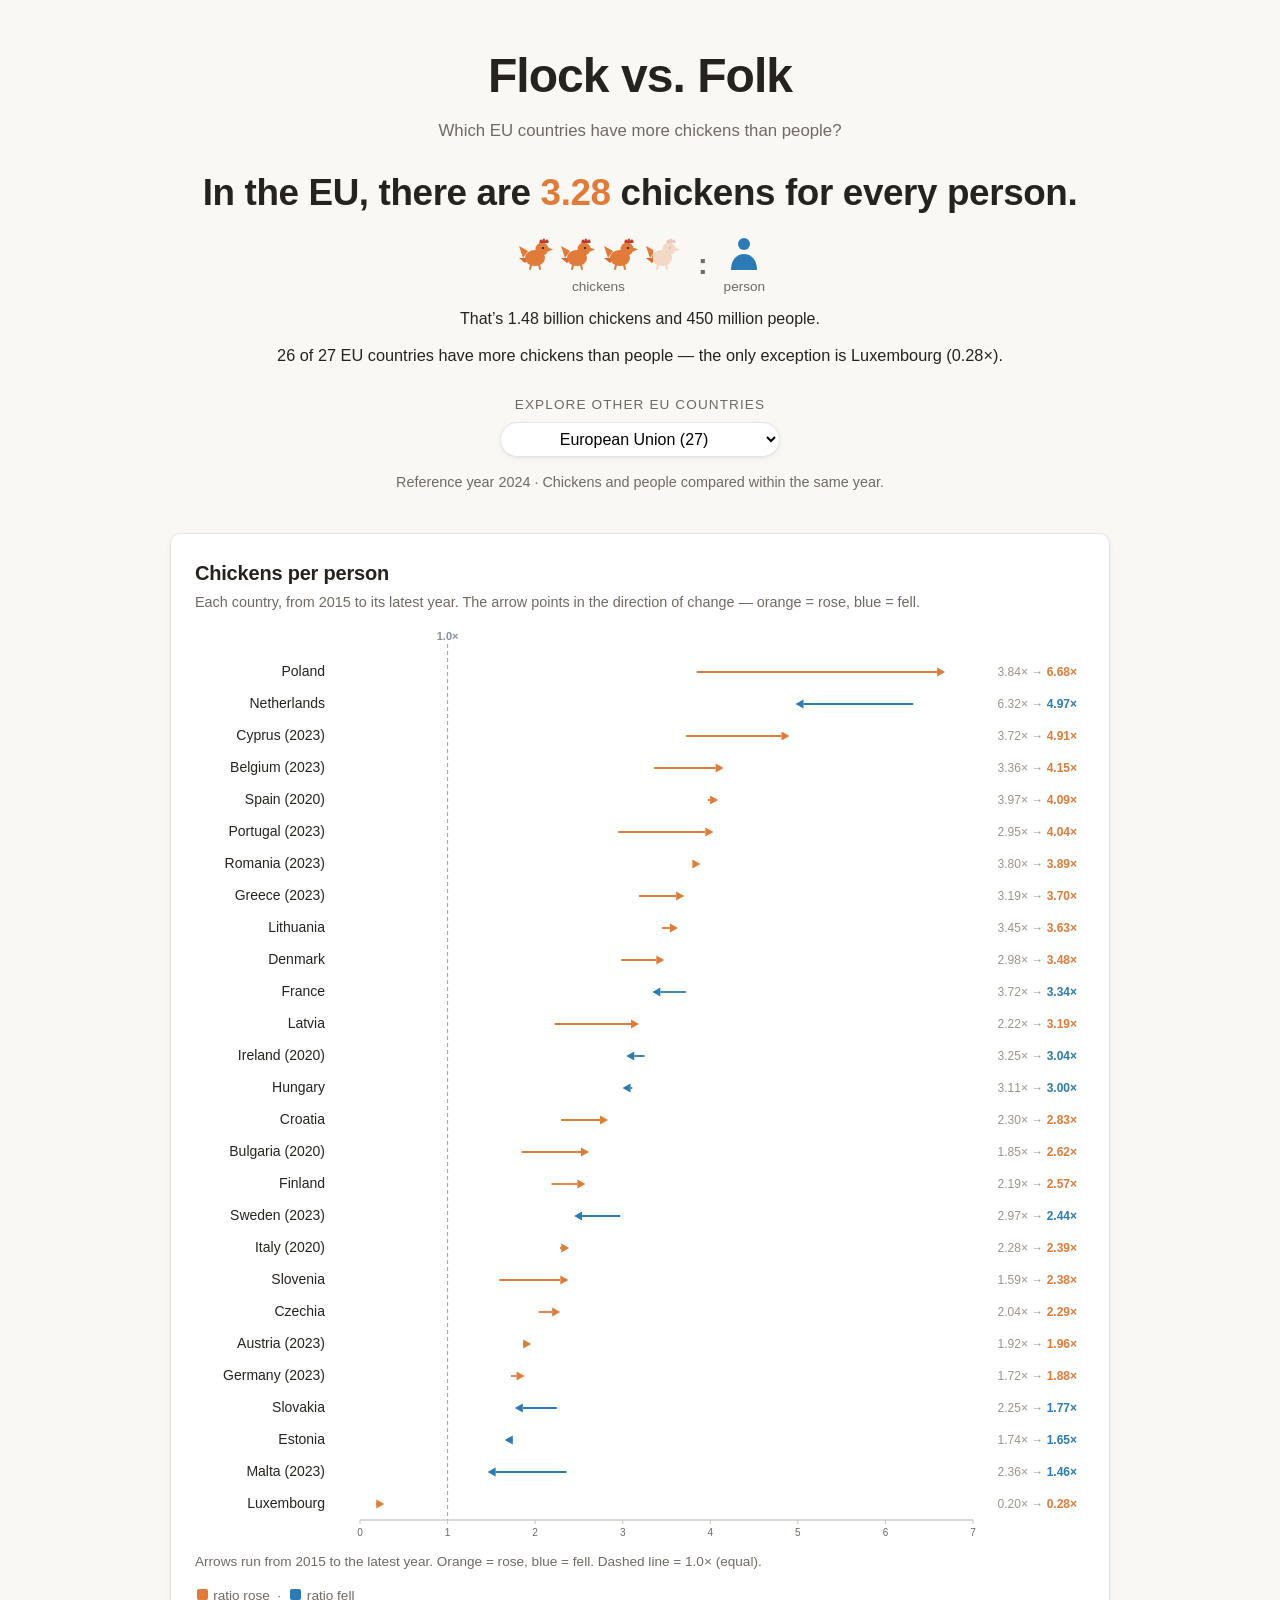
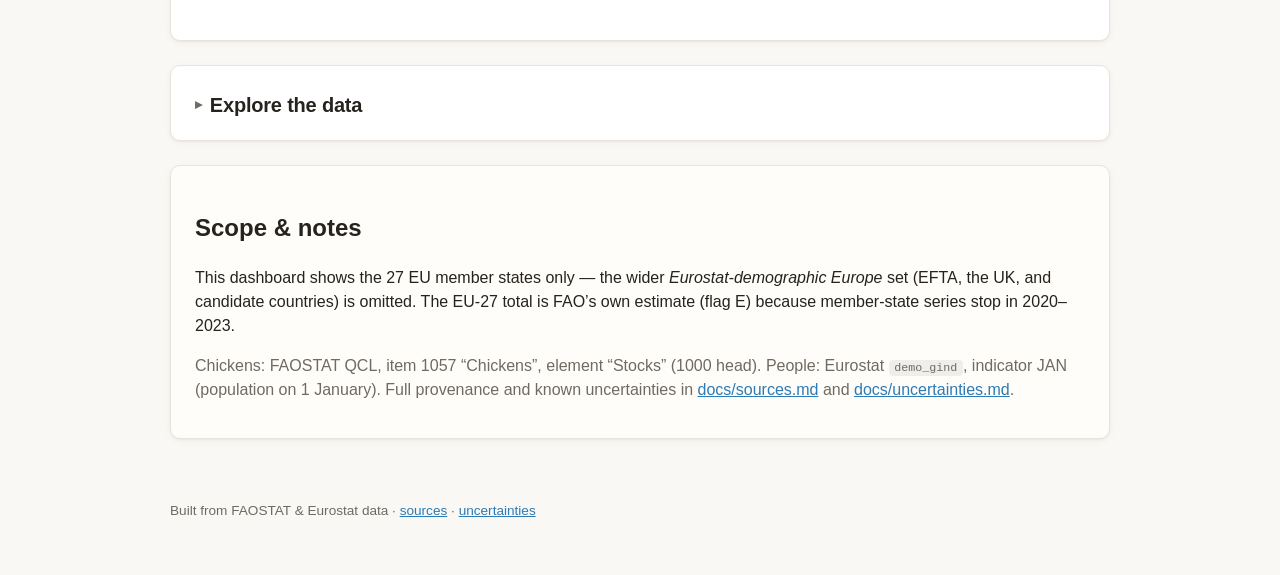
==== commit 54e9e6cf: "Use 'vs.' and enlarge the masthead relative to the hero" ====
--- a/dashboard/index.html
+++ b/dashboard/index.html
@@ -3,9 +3,9 @@
 <head>
   <meta charset="UTF-8" />
   <meta name="viewport" content="width=device-width, initial-scale=1" />
-  <title>Flock v Folk — EU</title>
+  <title>Flock vs. Folk — EU</title>
   <meta name="description" content="Which EU countries have more chickens than people?" />
-  <link rel="stylesheet" href="index.css?v=9" />
+  <link rel="stylesheet" href="index.css?v=10" />
 </head>
 <body>
   <svg width="0" height="0" style="position:absolute" aria-hidden="true">
@@ -29,7 +29,7 @@
   </svg>
 
   <header class="masthead">
-    <h1>Flock&nbsp;v&nbsp;Folk</h1>
+    <h1>Flock&nbsp;vs.&nbsp;Folk</h1>
     <p class="subtitle">Which EU countries have more chickens than people?</p>
   </header>
 
--- a/dashboard/index.css
+++ b/dashboard/index.css
@@ -40,7 +40,7 @@
 }
 .masthead h1 {
   margin: 0;
-  font-size: clamp(1.8rem, 4vw, 2.6rem);
+  font-size: clamp(2rem, 5vw, 3rem);
   letter-spacing: -0.02em;
 }
 .masthead .subtitle {
